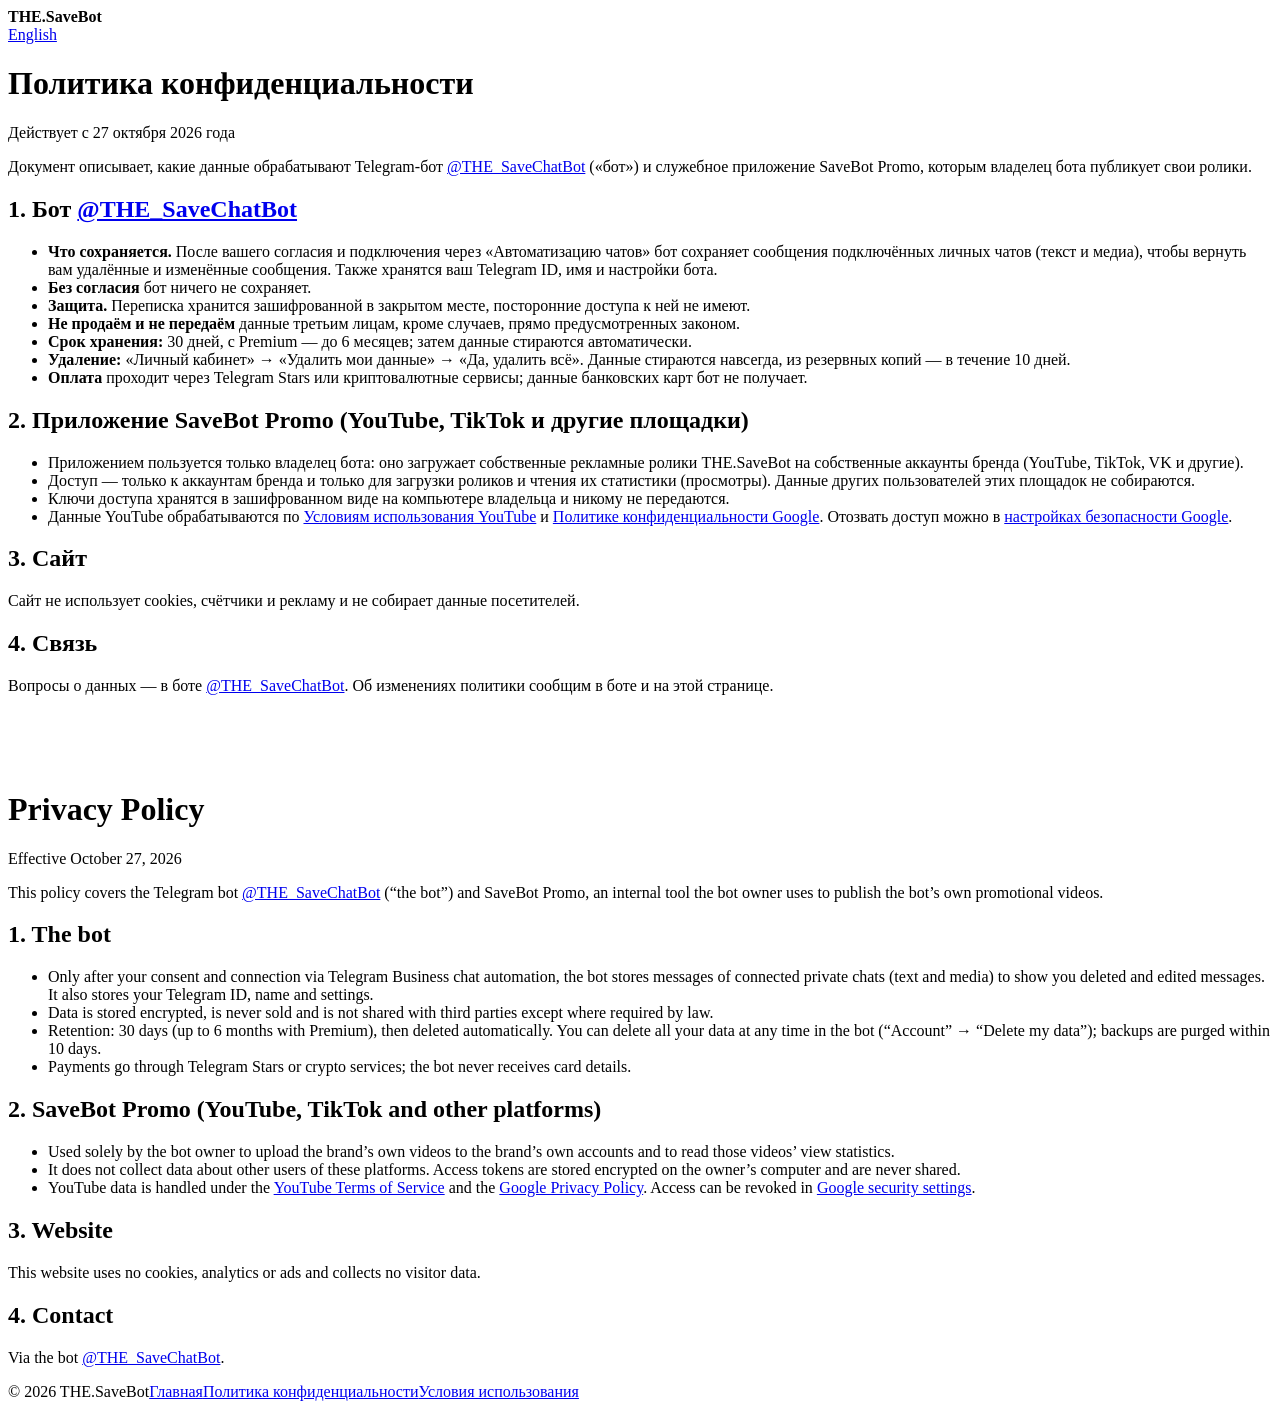
==== privacy.html @ 6abb5fcc "Адрес сайта: thesavebot.github.io Co-Authored-By: Claude Opus 5.5 <noreply@anthropic.com>" ====
<!doctype html>
<html lang="ru">
<head>
<meta charset="utf-8">
<meta name="viewport" content="width=device-width, initial-scale=1">
<title>Политика конфиденциальности — THE.SaveBot</title>
<link rel="canonical" href="https://thesavebot.github.io/privacy.html">
<link rel="icon" href="favicon.png" type="image/png">
<link rel="stylesheet" href="style.css">
</head>
<body>
<header><div class="wrap"><img src="icon.png" alt=""><b><a href="./" style="color:inherit;text-decoration:none">THE.SaveBot</a></b><nav><a href="#en">English</a></nav></div></header>
<main class="wrap doc">
<h1>Политика конфиденциальности</h1>
<p class="muted">Действует с 27 октября 2026 года</p>
<p>Документ описывает, какие данные обрабатывают Telegram-бот <a href="https://t.me/THE_SaveChatBot">@THE_SaveChatBot</a> («бот») и служебное приложение SaveBot Promo, которым владелец бота публикует свои ролики.</p>

<h2>1. Бот <a href="https://t.me/THE_SaveChatBot">@THE_SaveChatBot</a></h2>
<ul>
<li><b>Что сохраняется.</b> После вашего согласия и подключения через «Автоматизацию чатов» бот сохраняет сообщения подключённых личных чатов (текст и медиа), чтобы вернуть вам удалённые и изменённые сообщения. Также хранятся ваш Telegram ID, имя и настройки бота.</li>
<li><b>Без согласия</b> бот ничего не сохраняет.</li>
<li><b>Защита.</b> Переписка хранится зашифрованной в закрытом месте, посторонние доступа к ней не имеют.</li>
<li><b>Не продаём и не передаём</b> данные третьим лицам, кроме случаев, прямо предусмотренных законом.</li>
<li><b>Срок хранения:</b> 30 дней, с Premium — до 6 месяцев; затем данные стираются автоматически.</li>
<li><b>Удаление:</b> «Личный кабинет» → «Удалить мои данные» → «Да, удалить всё». Данные стираются навсегда, из резервных копий — в течение 10 дней.</li>
<li><b>Оплата</b> проходит через Telegram Stars или криптовалютные сервисы; данные банковских карт бот не получает.</li>
</ul>

<h2>2. Приложение SaveBot Promo (YouTube, TikTok и другие площадки)</h2>
<ul>
<li>Приложением пользуется только владелец бота: оно загружает собственные рекламные ролики THE.SaveBot на собственные аккаунты бренда (YouTube, TikTok, VK и другие).</li>
<li>Доступ — только к аккаунтам бренда и только для загрузки роликов и чтения их статистики (просмотры). Данные других пользователей этих площадок не собираются.</li>
<li>Ключи доступа хранятся в зашифрованном виде на компьютере владельца и никому не передаются.</li>
<li>Данные YouTube обрабатываются по <a href="https://www.youtube.com/t/terms">Условиям использования YouTube</a> и <a href="https://policies.google.com/privacy">Политике конфиденциальности Google</a>. Отозвать доступ можно в <a href="https://myaccount.google.com/permissions">настройках безопасности Google</a>.</li>
</ul>

<h2>3. Сайт</h2>
<p>Сайт не использует cookies, счётчики и рекламу и не собирает данные посетителей.</p>

<h2>4. Связь</h2>
<p>Вопросы о данных — в боте <a href="https://t.me/THE_SaveChatBot">@THE_SaveChatBot</a>. Об изменениях политики сообщим в боте и на этой странице.</p>

<hr id="en" style="margin:48px 0;border:0;border-top:1px solid var(--line)">
<h1>Privacy Policy</h1>
<p class="muted">Effective October 27, 2026</p>
<p>This policy covers the Telegram bot <a href="https://t.me/THE_SaveChatBot">@THE_SaveChatBot</a> (“the bot”) and SaveBot Promo, an internal tool the bot owner uses to publish the bot’s own promotional videos.</p>
<h2>1. The bot</h2>
<ul>
<li>Only after your consent and connection via Telegram Business chat automation, the bot stores messages of connected private chats (text and media) to show you deleted and edited messages. It also stores your Telegram ID, name and settings.</li>
<li>Data is stored encrypted, is never sold and is not shared with third parties except where required by law.</li>
<li>Retention: 30 days (up to 6 months with Premium), then deleted automatically. You can delete all your data at any time in the bot (“Account” → “Delete my data”); backups are purged within 10 days.</li>
<li>Payments go through Telegram Stars or crypto services; the bot never receives card details.</li>
</ul>
<h2>2. SaveBot Promo (YouTube, TikTok and other platforms)</h2>
<ul>
<li>Used solely by the bot owner to upload the brand’s own videos to the brand’s own accounts and to read those videos’ view statistics.</li>
<li>It does not collect data about other users of these platforms. Access tokens are stored encrypted on the owner’s computer and are never shared.</li>
<li>YouTube data is handled under the <a href="https://www.youtube.com/t/terms">YouTube Terms of Service</a> and the <a href="https://policies.google.com/privacy">Google Privacy Policy</a>. Access can be revoked in <a href="https://myaccount.google.com/permissions">Google security settings</a>.</li>
</ul>
<h2>3. Website</h2>
<p>This website uses no cookies, analytics or ads and collects no visitor data.</p>
<h2>4. Contact</h2>
<p>Via the bot <a href="https://t.me/THE_SaveChatBot">@THE_SaveChatBot</a>.</p>
</main>
<footer><div class="wrap"><span>© 2026 THE.SaveBot</span><span class="sp"></span><a href="./">Главная</a><a href="privacy.html">Политика конфиденциальности</a><a href="terms.html">Условия использования</a></div></footer>
</body>
</html>
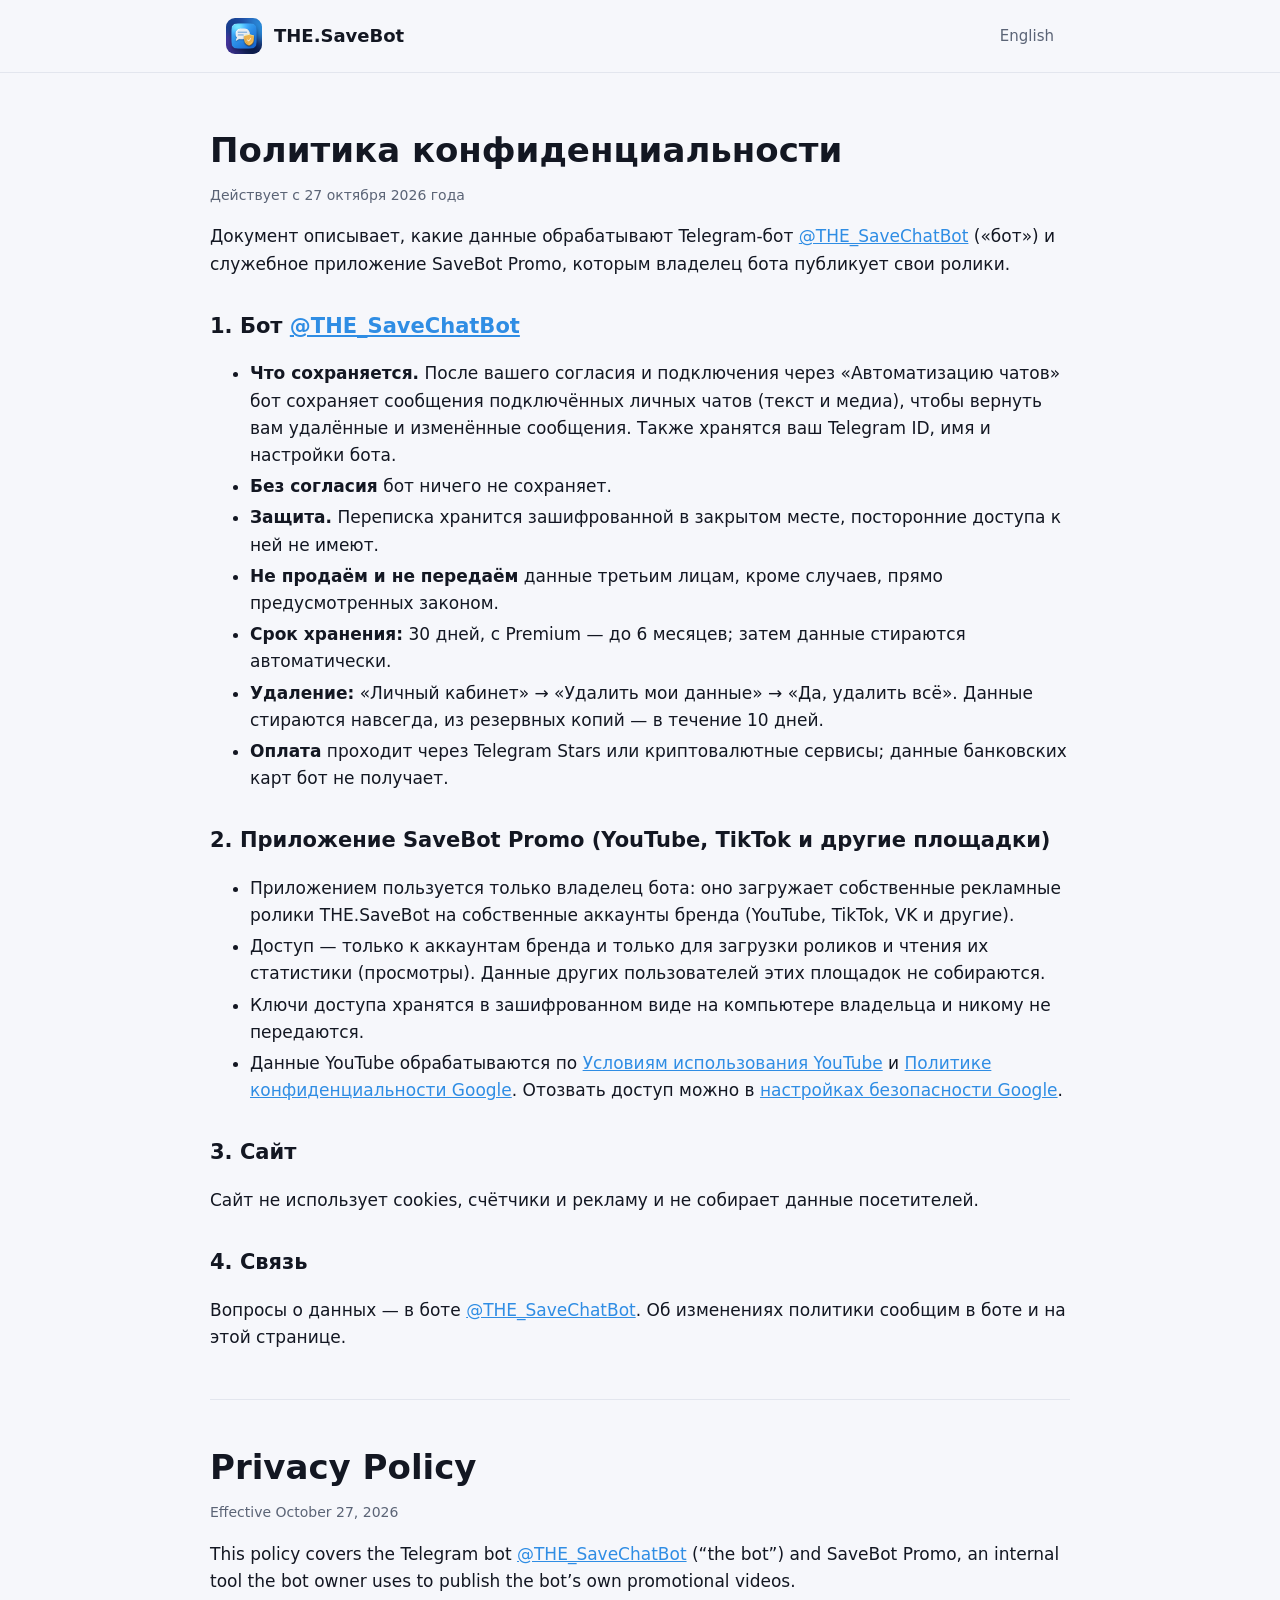
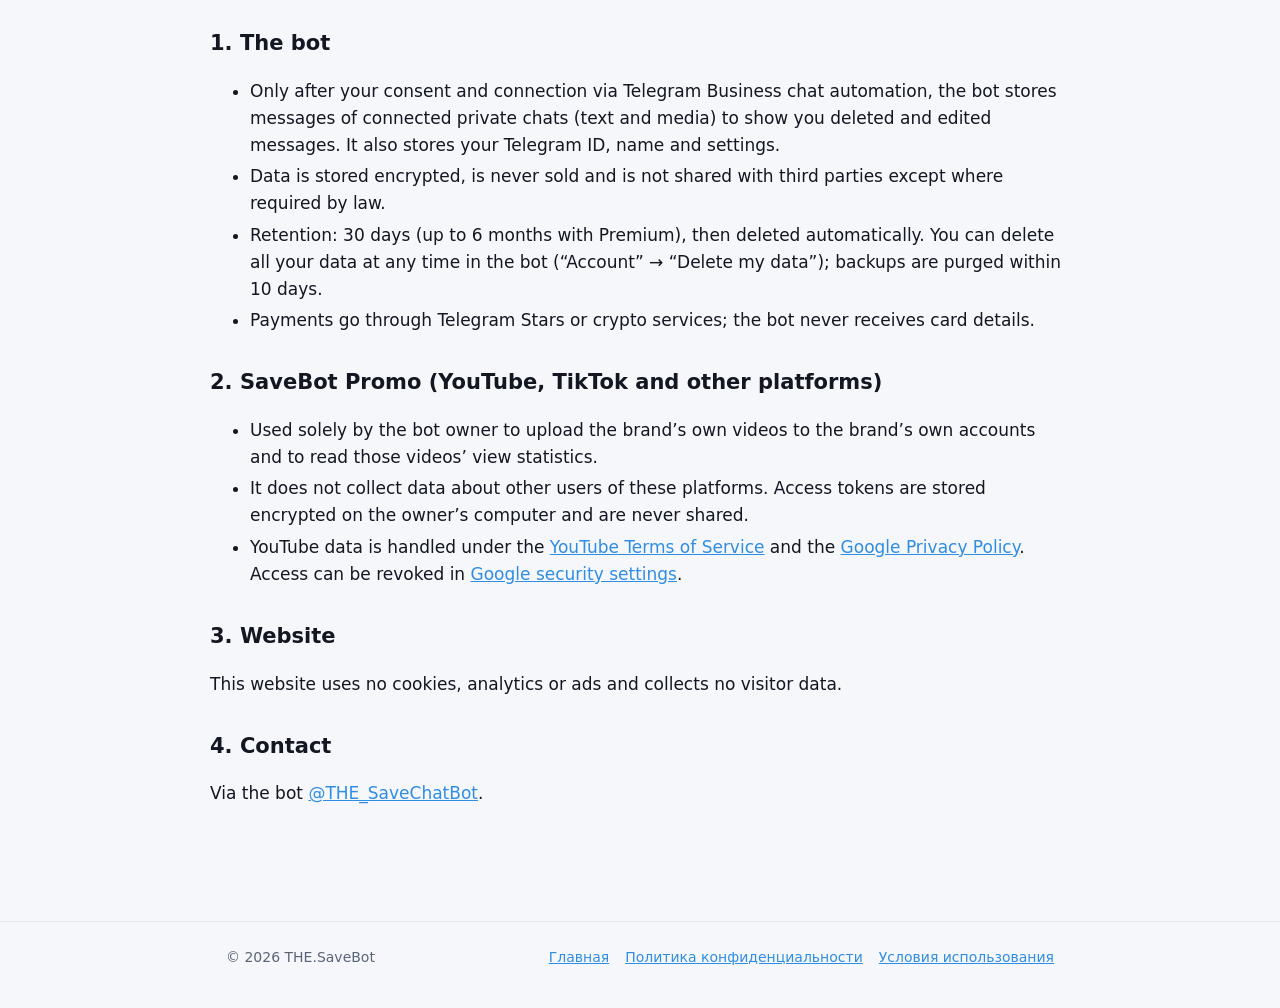
==== commit 1a3ec153: "Сайт THE.SaveBot: главная, политика конфиденциальности, условия Co-Authored-By: Claude Opus 5.5 <nor" ====
--- a/privacy.html
+++ b/privacy.html
@@ -4,7 +4,7 @@
 <meta charset="utf-8">
 <meta name="viewport" content="width=device-width, initial-scale=1">
 <title>Политика конфиденциальности — THE.SaveBot</title>
-<link rel="canonical" href="https://thesavebot.github.io/privacy.html">
+<link rel="canonical" href="https://qqsleimy-alt.github.io/privacy.html">
 <link rel="icon" href="favicon.png" type="image/png">
 <link rel="stylesheet" href="style.css">
 </head>
--- a/style.css
+++ b/style.css
@@ -0,0 +1,42 @@
+:root{--bg:#f6f7fb;--card:#fff;--text:#131722;--sub:#5b6476;--line:#e3e6ee;--accent:#2f8de4;--accent2:#7b5cf0}
+@media (prefers-color-scheme:dark){:root{--bg:#0e141c;--card:#16202c;--text:#eef2f7;--sub:#94a3b8;--line:#243244;--accent:#4aa8f5;--accent2:#9a82f7}}
+*{box-sizing:border-box}
+html{-webkit-text-size-adjust:100%}
+body{margin:0;background:var(--bg);color:var(--text);font:17px/1.6 system-ui,-apple-system,"Segoe UI",Roboto,sans-serif}
+a{color:var(--accent)}
+.wrap{max-width:860px;margin:0 auto;padding:0 16px}
+header{padding:18px 0;border-bottom:1px solid var(--line)}
+header .wrap{display:flex;align-items:center;gap:12px}
+header img{width:36px;height:36px;border-radius:9px}
+header b{font-size:18px}
+header nav{margin-left:auto;display:flex;gap:16px;font-size:15px}
+header nav a{color:var(--sub);text-decoration:none}
+.hero{padding:56px 0 36px;text-align:center}
+.hero img{width:112px;height:112px;border-radius:26px;box-shadow:0 12px 40px rgba(47,141,228,.35)}
+h1{font-size:clamp(28px,6vw,44px);line-height:1.15;margin:22px 0 12px}
+.lead{font-size:clamp(17px,3.6vw,20px);color:var(--sub);max-width:620px;margin:0 auto}
+.btn{display:inline-block;margin-top:26px;padding:15px 30px;border-radius:14px;background:linear-gradient(135deg,var(--accent),var(--accent2));color:#fff;font-weight:700;text-decoration:none;font-size:18px}
+.note{font-size:14px;color:var(--sub);margin-top:10px}
+h2{font-size:clamp(22px,4.6vw,28px);margin:48px 0 16px}
+.grid{display:grid;grid-template-columns:repeat(auto-fit,minmax(240px,1fr));gap:12px}
+.card{background:var(--card);border:1px solid var(--line);border-radius:16px;padding:18px}
+.card .e{font-size:26px}
+.card h3{margin:6px 0 4px;font-size:18px}
+.card p{margin:0;color:var(--sub);font-size:15px}
+ol.steps{padding-left:22px}
+ol.steps li{margin:8px 0}
+details{background:var(--card);border:1px solid var(--line);border-radius:14px;padding:14px 16px;margin:10px 0}
+summary{font-weight:600;cursor:pointer}
+details p{margin:10px 0 0;color:var(--sub)}
+table{width:100%;border-collapse:collapse;background:var(--card);border:1px solid var(--line);border-radius:14px;overflow:hidden}
+td,th{padding:12px 14px;border-top:1px solid var(--line);text-align:left}
+th{border-top:0;color:var(--sub);font-size:14px}
+.doc{padding:36px 0}
+.doc h1{font-size:clamp(26px,5vw,34px)}
+.doc h2{font-size:21px;margin:32px 0 8px}
+.doc li{margin:4px 0}
+.muted{color:var(--sub);font-size:14px}
+footer{margin-top:60px;padding:24px 0 40px;border-top:1px solid var(--line);color:var(--sub);font-size:14px}
+footer .wrap{display:flex;gap:16px;flex-wrap:wrap}
+footer .sp{flex:1}
+@media (max-width:420px){header nav{display:none}}
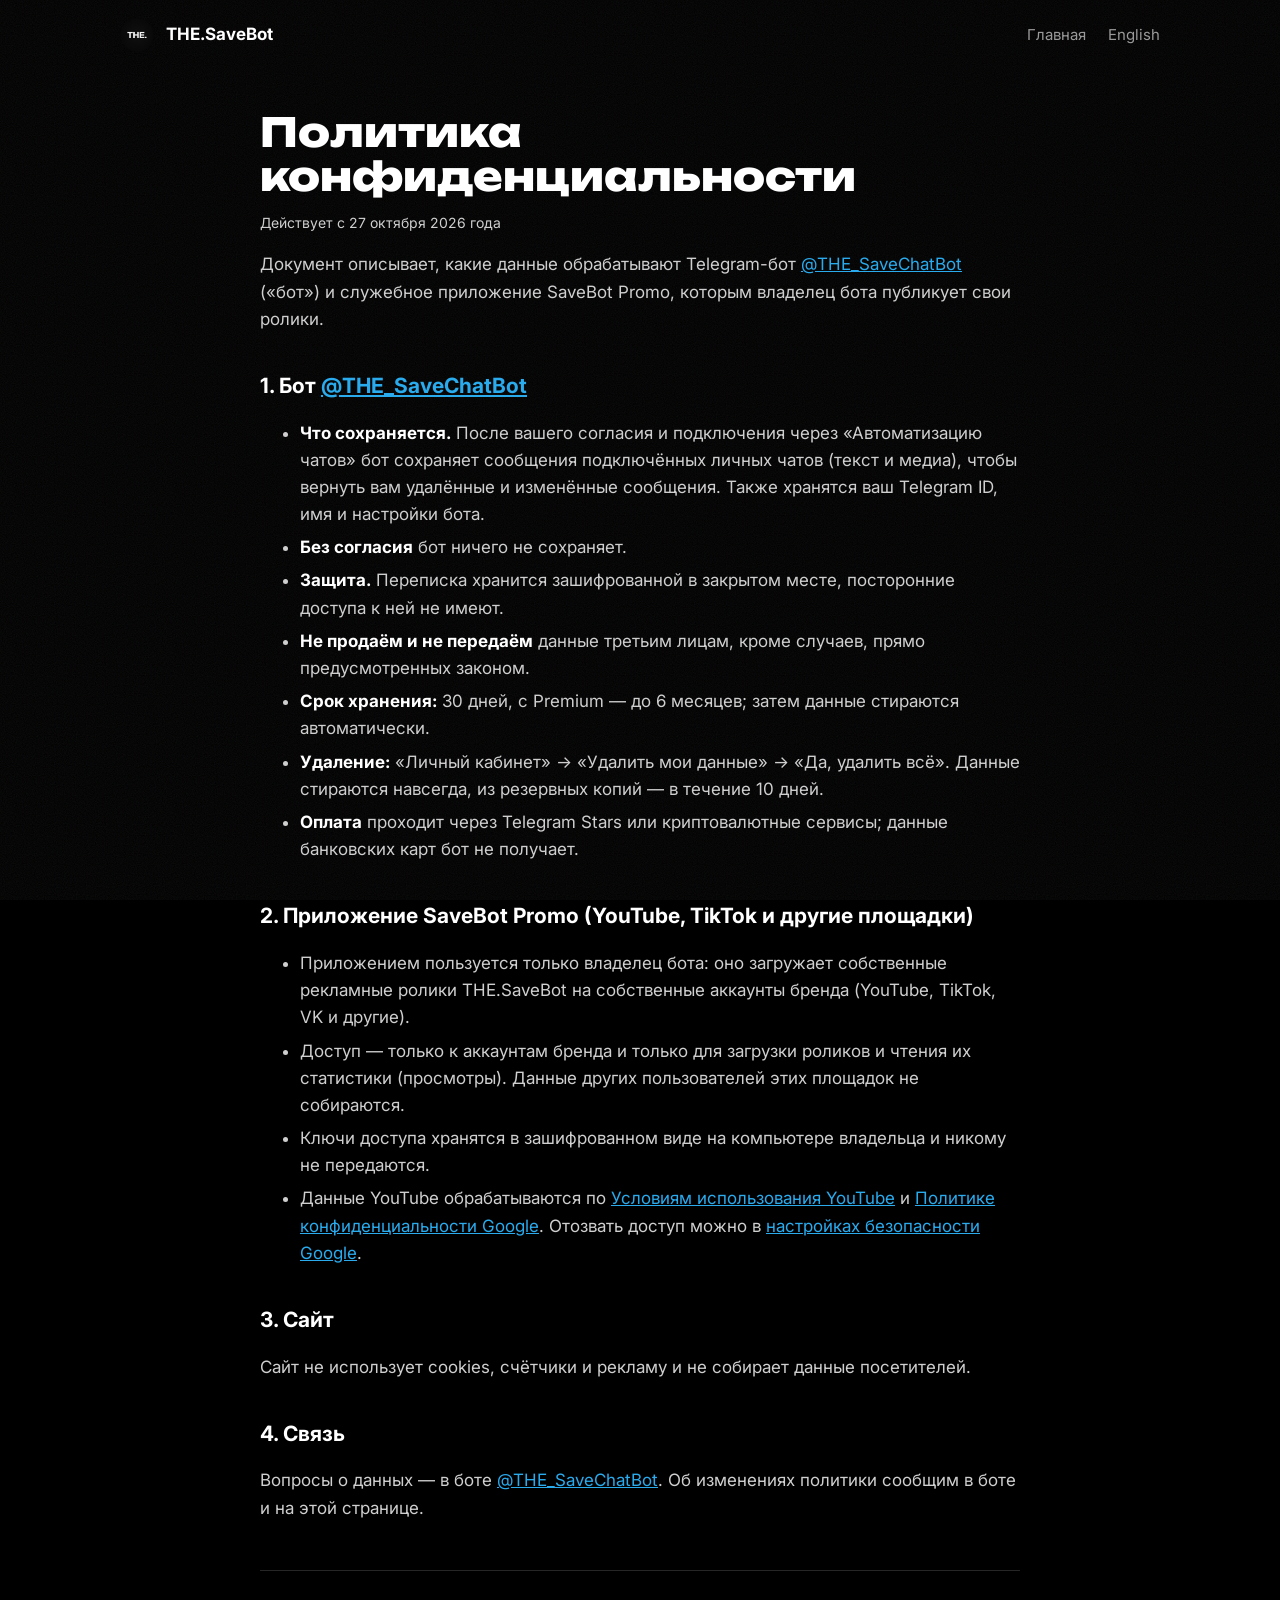
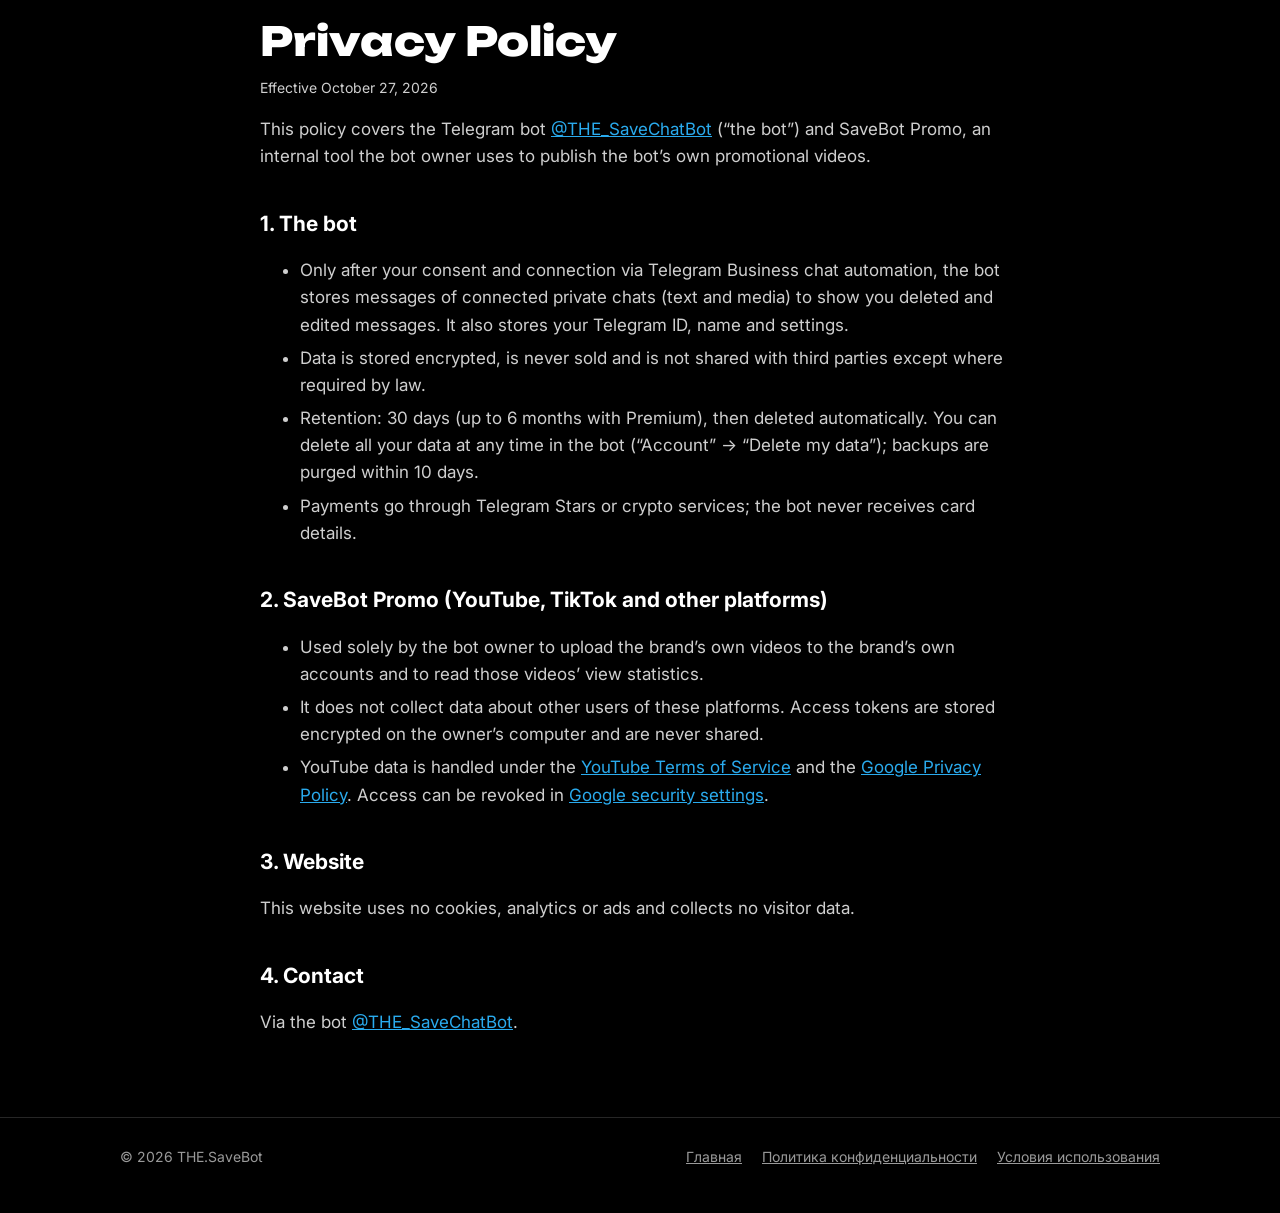
==== commit 9db826ea: "Сайт в стиле бренда: чёрный фон, THE., пример удалённого сообщения" ====
--- a/privacy.html
+++ b/privacy.html
@@ -4,12 +4,15 @@
 <meta charset="utf-8">
 <meta name="viewport" content="width=device-width, initial-scale=1">
 <title>Политика конфиденциальности — THE.SaveBot</title>
-<link rel="canonical" href="https://qqsleimy-alt.github.io/privacy.html">
+<link rel="canonical" href="https://thesavebot.github.io/privacy.html">
 <link rel="icon" href="favicon.png" type="image/png">
+<meta name="theme-color" content="#000000">
+<link rel="preconnect" href="https://fonts.gstatic.com" crossorigin>
+<link rel="stylesheet" href="https://fonts.googleapis.com/css2?family=Inter:wght@400;600;700&family=Unbounded:wght@800&display=swap">
 <link rel="stylesheet" href="style.css">
 </head>
 <body>
-<header><div class="wrap"><img src="icon.png" alt=""><b><a href="./" style="color:inherit;text-decoration:none">THE.SaveBot</a></b><nav><a href="#en">English</a></nav></div></header>
+<header><div class="wrap"><img src="icon.png" alt=""><b><a href="./">THE.SaveBot</a></b><nav><a href="./">Главная</a><a href="#en">English</a></nav></div></header>
 <main class="wrap doc">
 <h1>Политика конфиденциальности</h1>
 <p class="muted">Действует с 27 октября 2026 года</p>
--- a/style.css
+++ b/style.css
@@ -1,42 +1,106 @@
-:root{--bg:#f6f7fb;--card:#fff;--text:#131722;--sub:#5b6476;--line:#e3e6ee;--accent:#2f8de4;--accent2:#7b5cf0}
-@media (prefers-color-scheme:dark){:root{--bg:#0e141c;--card:#16202c;--text:#eef2f7;--sub:#94a3b8;--line:#243244;--accent:#4aa8f5;--accent2:#9a82f7}}
+/* THE.SaveBot — как аватарка бота: чистый чёрный, белое «THE.», зерно. Единственный цвет — синий Telegram. */
+:root{--black:#000;--white:#fff;--grey:#9a9a9a;--line:#262626;--bubble:#1c1c1e;--tg:#2aabee;--wrap:1080px}
 *{box-sizing:border-box}
-html{-webkit-text-size-adjust:100%}
-body{margin:0;background:var(--bg);color:var(--text);font:17px/1.6 system-ui,-apple-system,"Segoe UI",Roboto,sans-serif}
-a{color:var(--accent)}
-.wrap{max-width:860px;margin:0 auto;padding:0 16px}
-header{padding:18px 0;border-bottom:1px solid var(--line)}
+html{-webkit-text-size-adjust:100%;scroll-behavior:smooth}
+body{margin:0;background:var(--black);color:var(--white);font:17px/1.6 "Inter",system-ui,-apple-system,"Segoe UI",sans-serif;
+  -webkit-font-smoothing:antialiased}
+body::before{content:"";position:fixed;inset:0;pointer-events:none;z-index:0;opacity:.07;
+  background-image:url("data:image/svg+xml,%3Csvg xmlns='http://www.w3.org/2000/svg' width='160' height='160'%3E%3Cfilter id='n'%3E%3CfeTurbulence type='fractalNoise' baseFrequency='.9' numOctaves='2' stitchTiles='stitch'/%3E%3C/filter%3E%3Crect width='100%25' height='100%25' filter='url(%23n)'/%3E%3C/svg%3E")}
+body>*{position:relative;z-index:1}
+a{color:var(--white)}
+a:focus-visible,summary:focus-visible,.btn:focus-visible{outline:2px solid var(--tg);outline-offset:3px;border-radius:6px}
+.wrap{max-width:var(--wrap);margin:0 auto;padding:0 20px}
+.display{font-family:"Unbounded",system-ui,sans-serif;font-weight:800;letter-spacing:-.02em;line-height:1.02}
+
+/* шапка */
+header{padding:18px 0}
 header .wrap{display:flex;align-items:center;gap:12px}
-header img{width:36px;height:36px;border-radius:9px}
-header b{font-size:18px}
-header nav{margin-left:auto;display:flex;gap:16px;font-size:15px}
-header nav a{color:var(--sub);text-decoration:none}
-.hero{padding:56px 0 36px;text-align:center}
-.hero img{width:112px;height:112px;border-radius:26px;box-shadow:0 12px 40px rgba(47,141,228,.35)}
-h1{font-size:clamp(28px,6vw,44px);line-height:1.15;margin:22px 0 12px}
-.lead{font-size:clamp(17px,3.6vw,20px);color:var(--sub);max-width:620px;margin:0 auto}
-.btn{display:inline-block;margin-top:26px;padding:15px 30px;border-radius:14px;background:linear-gradient(135deg,var(--accent),var(--accent2));color:#fff;font-weight:700;text-decoration:none;font-size:18px}
-.note{font-size:14px;color:var(--sub);margin-top:10px}
-h2{font-size:clamp(22px,4.6vw,28px);margin:48px 0 16px}
-.grid{display:grid;grid-template-columns:repeat(auto-fit,minmax(240px,1fr));gap:12px}
-.card{background:var(--card);border:1px solid var(--line);border-radius:16px;padding:18px}
-.card .e{font-size:26px}
-.card h3{margin:6px 0 4px;font-size:18px}
-.card p{margin:0;color:var(--sub);font-size:15px}
-ol.steps{padding-left:22px}
-ol.steps li{margin:8px 0}
-details{background:var(--card);border:1px solid var(--line);border-radius:14px;padding:14px 16px;margin:10px 0}
-summary{font-weight:600;cursor:pointer}
-details p{margin:10px 0 0;color:var(--sub)}
-table{width:100%;border-collapse:collapse;background:var(--card);border:1px solid var(--line);border-radius:14px;overflow:hidden}
-td,th{padding:12px 14px;border-top:1px solid var(--line);text-align:left}
-th{border-top:0;color:var(--sub);font-size:14px}
-.doc{padding:36px 0}
-.doc h1{font-size:clamp(26px,5vw,34px)}
-.doc h2{font-size:21px;margin:32px 0 8px}
-.doc li{margin:4px 0}
-.muted{color:var(--sub);font-size:14px}
-footer{margin-top:60px;padding:24px 0 40px;border-top:1px solid var(--line);color:var(--sub);font-size:14px}
-footer .wrap{display:flex;gap:16px;flex-wrap:wrap}
+header img{width:34px;height:34px;border-radius:50%}
+header b a{text-decoration:none;font-weight:700}
+header nav{margin-left:auto;display:flex;gap:22px;font-size:15px}
+header nav a{color:var(--grey);text-decoration:none}
+header nav a:hover{color:var(--white)}
+
+/* первый экран */
+.hero{display:grid;grid-template-columns:1.15fr .85fr;gap:56px;align-items:center;padding:56px 20px 88px}
+.mark{font-size:clamp(88px,15vw,184px);margin:0}
+.hero h1{font-size:clamp(28px,4.2vw,44px);line-height:1.12;margin:22px 0 14px;font-weight:700;max-width:16ch}
+.lead{color:var(--grey);font-size:19px;max-width:34ch;margin:0}
+.btn{display:inline-block;margin-top:30px;padding:16px 28px;border-radius:999px;background:var(--tg);color:var(--white);
+  font-weight:700;text-decoration:none;font-size:17px}
+.btn:hover{background:#1e98d8}
+.note{color:var(--grey);font-size:14px;margin-top:12px}
+
+/* чат: удалённое сообщение возвращается — главный момент страницы */
+.chat{background:#0d0d0d;border:1px solid var(--line);border-radius:28px;padding:20px 18px 24px}
+.chat .who{display:flex;align-items:center;gap:10px;padding-bottom:16px;border-bottom:1px solid var(--line);margin-bottom:18px}
+.chat .ava{width:36px;height:36px;border-radius:50%;background:#3a3a3c;display:grid;place-items:center;font-weight:700}
+.chat .who small{display:block;color:var(--grey);font-size:12px}
+.msg{max-width:86%;padding:10px 14px;border-radius:18px;background:var(--bubble);margin:8px 0;font-size:15px;line-height:1.4}
+.msg.out{margin-left:auto;background:#2b5278}
+.msg time{display:block;text-align:right;color:var(--grey);font-size:11px;margin-top:2px}
+.gone{color:var(--grey);font-style:italic;border:1px dashed #3a3a3c;background:none}
+.bot{display:flex;gap:10px;align-items:flex-start;margin-top:18px}
+.bot img{width:30px;height:30px;border-radius:50%;flex:none}
+.bot .msg{margin:0;border-left:3px solid var(--tg)}
+.bot b{display:block;font-size:13px;color:var(--tg)}
+@media (prefers-reduced-motion:no-preference){
+  .bot{animation:back .7s cubic-bezier(.2,.8,.2,1) 1.4s both}
+  .gone{animation:fade .5s ease .6s both}
+  @keyframes back{from{opacity:0;transform:translateY(10px)}to{opacity:1;transform:none}}
+  @keyframes fade{from{opacity:0}to{opacity:1}}
+}
+
+/* разделы */
+section{padding:72px 0;border-top:1px solid var(--line)}
+h2{font-size:clamp(28px,4vw,40px);margin:0 0 32px;max-width:20ch}
+.can{display:grid;grid-template-columns:repeat(2,1fr);gap:28px 56px;margin:0;padding:0;list-style:none}
+.can li{display:grid;grid-template-columns:34px 1fr;gap:4px 12px;align-content:start}
+.can .e{font-size:24px;line-height:1.2;grid-row:span 2}
+.can b{font-size:18px}
+.can span{color:var(--grey)}
+ol.steps{list-style:none;counter-reset:s;margin:0;padding:0;display:grid;grid-template-columns:repeat(3,1fr);gap:28px}
+ol.steps li{counter-increment:s}
+ol.steps li::before{content:counter(s);display:block;font:800 56px/1 "Unbounded",sans-serif;color:#2a2a2a;margin-bottom:12px}
+ol.steps b{display:block;font-size:18px;margin-bottom:4px}
+ol.steps span{color:var(--grey)}
+.after{color:var(--grey);margin:28px 0 0}
+.plans{display:grid;grid-template-columns:1fr 1fr;gap:20px}
+.plan{border:1px solid var(--line);border-radius:24px;padding:28px}
+.plan.pro{border-color:var(--white)}
+.plan h3{font:800 24px/1.1 "Unbounded",sans-serif;margin:0}
+.plan .price{font-size:20px;margin:10px 0 16px}
+.plan ul{margin:0;padding-left:20px;color:var(--grey)}
+.plan li{margin:6px 0}
+details{border-bottom:1px solid var(--line);padding:18px 0}
+details:first-of-type{border-top:1px solid var(--line)}
+summary{cursor:pointer;font-weight:600;font-size:18px;list-style:none;display:flex;justify-content:space-between;gap:16px}
+summary::-webkit-details-marker{display:none}
+summary::after{content:"+";color:var(--grey);font-size:22px;line-height:1}
+details[open] summary::after{content:"−"}
+details p{color:var(--grey);margin:12px 0 0;max-width:70ch}
+.final{text-align:center;padding:96px 0}
+.final .mark{font-size:clamp(64px,10vw,120px)}
+
+/* документы */
+.doc{padding:40px 20px 64px;max-width:800px}
+.doc h1{font:800 clamp(28px,5vw,40px)/1.1 "Unbounded",sans-serif;margin:0 0 8px}
+.doc h2{font-size:21px;margin:36px 0 10px;font-weight:700;max-width:none}
+.doc p,.doc li{color:#cfcfcf}
+.doc li{margin:6px 0}
+.doc b{color:var(--white)}
+.muted{color:var(--grey);font-size:14px}
+.doc a{color:var(--tg)}
+
+footer{border-top:1px solid var(--line);padding:28px 0 44px;color:var(--grey);font-size:14px}
+footer .wrap{display:flex;gap:20px;flex-wrap:wrap}
 footer .sp{flex:1}
-@media (max-width:420px){header nav{display:none}}
+footer a{color:var(--grey)}
+
+@media (max-width:820px){
+  .hero{grid-template-columns:1fr;gap:40px;padding:32px 20px 64px}
+  .can,.plans{grid-template-columns:1fr}
+  ol.steps{grid-template-columns:1fr}
+  section{padding:56px 0}
+  header nav{display:none}
+}
